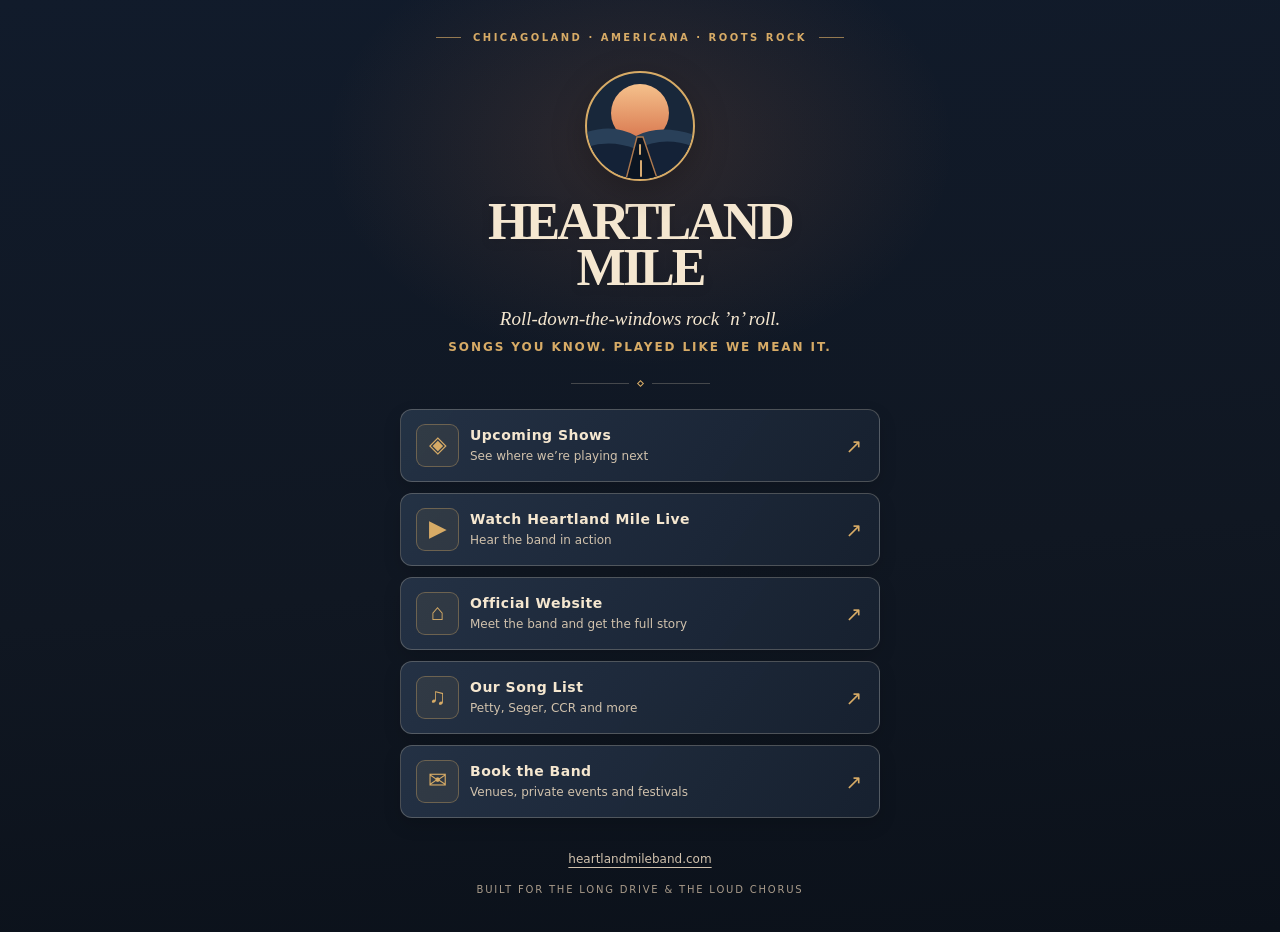
==== links/index.html @ 36a5ae89 "Add mobile-first Heartland Mile link-in-bio page" ====
<!doctype html>
<html lang="en">
<head>
  <meta charset="utf-8">
  <meta name="viewport" content="width=device-width, initial-scale=1">
  <meta name="theme-color" content="#101722">
  <meta name="description" content="The official links for Heartland Mile — Chicagoland Americana and roots rock. Find shows, live video, the band website and booking.">
  <title>Heartland Mile | Shows, Music &amp; Booking</title>
  <link rel="canonical" href="https://heartlandmileband.com/links/">
  <meta property="og:type" content="website">
  <meta property="og:title" content="Heartland Mile | All Our Links">
  <meta property="og:description" content="Roll-down-the-windows rock ’n’ roll from Chicagoland. Shows, live video and booking.">
  <meta property="og:url" content="https://heartlandmileband.com/links/">
  <meta name="color-scheme" content="dark">
  <style>
    :root {
      --ink: #0d1420; --ink2: #162237; --sand: #f5e7d0; --muted: #d1c2ad;
      --sun: #d7ab66; --clay: #d47851; --line: rgba(245,231,208,.23);
    }
    * {box-sizing:border-box}
    html { -webkit-text-size-adjust:100%; }
    body {
      margin:0; min-height:100vh; color:var(--sand); 
      font: 400 16px/1.5 system-ui,-apple-system,BlinkMacSystemFont,"Segoe UI",sans-serif;
      background:
        radial-gradient(ellipse 370px 260px at 50% 145px,rgba(209,125,76,.16),transparent 85%),
        linear-gradient(175deg,#111b2b 0%,#101722 60%,#0b111a 100%);
    }
    body::before {
      content:""; position:fixed;inset:0;pointer-events:none;opacity:.07;z-index:0;
      background-image:radial-gradient(#f5e7d0 .65px,transparent .65px);
      background-size:18px 18px;
    }
    a {color:inherit}
    .page {width:min(100% - 36px,480px);margin:0 auto;padding:30px 0 35px;position:relative;z-index:1}
    .topline {display:flex;align-items:center;justify-content:center;gap:12px;margin:0 0 25px;
      color:var(--sun);font-size:10px;font-weight:800;letter-spacing:.25em;text-transform:uppercase;text-align:center}
    .topline::before,.topline::after{content:"";height:1px;width:25px;background:var(--sun);opacity:.65}
    .emblem {width:112px;height:112px;margin:0 auto 17px;display:block;filter:drop-shadow(0 10px 16px rgba(0,0,0,.25))}
    .identity{text-align:center}
    h1 {font:900 clamp(39px,10vw,52px)/.89 Georgia,"Times New Roman",serif;letter-spacing:-.057em;
      text-transform:uppercase;margin:0 auto 15px;text-shadow:0 2px 12px rgba(0,0,0,.14)}
    h1 span {display:block}
    .tag {font:italic 19px/1.3 Georgia,"Times New Roman",serif;color:var(--sand);margin:0 auto 7px}
    .description {font-size:12px;text-transform:uppercase;letter-spacing:.16em;font-weight:750;
      margin:0;color:var(--sun)}
    .rule {display:flex;align-items:center;justify-content:center;gap:9px;margin:25px 0 23px}
    .rule i {width:5px;height:5px;border:1px solid var(--sun);transform:rotate(45deg)}
    .rule::before,.rule::after{content:"";width:58px;height:1px;background:var(--line)}
    .links {display:grid;gap:11px}
    .link {
      display:grid;grid-template-columns:44px minmax(0,1fr) 20px;align-items:center;gap:10px;
      min-height:73px;padding:12px 15px;border:1px solid var(--line);border-radius:12px;
      background:linear-gradient(125deg,rgba(37,51,70,.96),rgba(23,33,48,.98));
      text-decoration:none;box-shadow:0 7px 18px rgba(0,0,0,.14);
      transition:transform .16s ease,border-color .16s ease,background .16s ease;
    }
    .link:hover,.link:focus-visible {transform:translateY(-2px);border-color:var(--sun);outline:none}
    .link:focus-visible {box-shadow:0 0 0 3px rgba(215,171,102,.3)}
    .link .mark {height:43px;width:43px;display:grid;place-items:center;border:1px solid rgba(215,171,102,.36);
      background:rgba(215,171,102,.08);border-radius:9px;color:var(--sun);font-size:23px;font-family:Georgia,serif}
    .link .copy {min-width:0}
    .link strong {font-size:14px;font-weight:850;display:block;letter-spacing:.035em;line-height:1.25}
    .link small {font-size:12px;color:var(--muted);display:block;line-height:1.3;margin-top:4px}
    .link .arrow {color:var(--sun);font-size:20px;text-align:center}
    .featured {
      display:block;padding:18px 20px;border:1px solid #e3af72;border-radius:12px;
      text-decoration:none;background:
      linear-gradient(135deg,rgba(194,104,60,.95),rgba(124,61,48,.98));
      box-shadow:0 10px 28px rgba(0,0,0,.22);color:#fff4e6;
      transition:transform .16s ease;
    }
    .featured:hover,.featured:focus-visible {transform:translateY(-2px);outline:2px solid #f1d7a8;outline-offset:2px}
    .featured .eyebrow {font-size:10px;font-weight:900;letter-spacing:.18em;text-transform:uppercase;opacity:.9}
    .featured .event {display:flex;justify-content:space-between;align-items:center;gap:16px;margin-top:7px}
    .featured strong {font:800 23px/1.08 Georgia,serif}
    .featured .pill {display:inline-block;border:1px solid rgba(255,244,230,.7);border-radius:99px;
      padding:7px 9px;font-size:10px;font-weight:850;white-space:nowrap;letter-spacing:.06em}
    .featured .detail {margin-top:8px;font-size:12px;opacity:.96}
    .sectionname {font-size:10px;font-weight:900;letter-spacing:.24em;text-transform:uppercase;
      text-align:center;color:var(--sun);margin:20px 0 12px}
    .foot{text-align:center;margin-top:28px}
    .foot a {font-size:12px;color:var(--muted);text-underline-offset:4px}
    .foot .stamp {margin-top:12px;font-size:10px;letter-spacing:.18em;text-transform:uppercase;color:#a99b8a}
    @media(prefers-reduced-motion:reduce){.link,.featured{transition:none}}
    @media(max-width:360px){.page{width:calc(100% - 24px);padding-top:24px}.featured .event{align-items:flex-start;flex-direction:column;gap:9px}h1{font-size:38px}}
  </style>
</head>
<body>
  <main class="page">
    <p class="topline">Chicagoland · Americana · Roots Rock</p>
    <svg class="emblem" viewBox="0 0 112 112" role="img" aria-label="Sunset over the open road" xmlns="http://www.w3.org/2000/svg">
      <defs><clipPath id="circle"><circle cx="56" cy="56" r="53"/></clipPath><linearGradient id="sun" x1="0" y1="0" x2="0" y2="1"><stop stop-color="#f5c18c"/><stop offset="1" stop-color="#d8754d"/></linearGradient></defs>
      <circle cx="56" cy="56" r="54" fill="#18273a" stroke="#d7ab66" stroke-width="2"/>
      <g clip-path="url(#circle)">
        <circle cx="56" cy="43" r="29" fill="url(#sun)"/>
        <path d="M-7 66 Q26 51 52 66 Q78 52 119 68 V118 H-7Z" fill="#294059"/>
        <path d="M-7 81 Q22 67 52 79 Q85 63 119 81 V118 H-7Z" fill="#142237"/>
        <path d="M40 117 53 67 59 67 76 117Z" fill="#0b1522" stroke="#ae794e" stroke-width="1.4"/>
        <path d="M56 75V84M57 91V106" stroke="#edbb7b" stroke-width="1.8" stroke-linecap="round"/>
      </g>
    </svg>
    <header class="identity">
      <h1><span>Heartland</span><span>Mile</span></h1>
      <p class="tag">Roll-down-the-windows rock ’n’ roll.</p>
      <p class="description">Songs you know. Played like we mean it.</p>
    </header>
    <div class="rule" aria-hidden="true"><i></i></div>

    <div class="links">
      <a id="featured-show" class="featured" href="https://life-bar.com/10-24-26-heartland-mile-live-life-bar-arcade/" target="_blank" rel="noopener noreferrer">
        <div class="eyebrow">Next up · Saturday, October 24</div>
        <div class="event"><strong>Live at Life Bar Arcade</strong><span class="pill">SHOW DETAILS ↗</span></div>
        <div class="detail">Schaumburg, IL · 9 PM – Midnight</div>
      </a>
      <a class="link" href="https://heartlandmileband.com/shows.html">
        <span class="mark" aria-hidden="true">◈</span><span class="copy"><strong>Upcoming Shows</strong><small>See where we’re playing next</small></span><span class="arrow" aria-hidden="true">↗</span>
      </a>
      <a class="link" href="https://youtu.be/F6N7L-Ev6R4" target="_blank" rel="noopener noreferrer">
        <span class="mark" aria-hidden="true">▶</span><span class="copy"><strong>Watch Heartland Mile Live</strong><small>Hear the band in action</small></span><span class="arrow" aria-hidden="true">↗</span>
      </a>
      <a class="link" href="https://heartlandmileband.com/">
        <span class="mark" aria-hidden="true">⌂</span><span class="copy"><strong>Official Website</strong><small>Meet the band and get the full story</small></span><span class="arrow" aria-hidden="true">↗</span>
      </a>
      <a class="link" href="https://heartlandmileband.com/song-list.html">
        <span class="mark" aria-hidden="true">♫</span><span class="copy"><strong>Our Song List</strong><small>Petty, Seger, CCR and more</small></span><span class="arrow" aria-hidden="true">↗</span>
      </a>
      <a class="link" href="mailto:seanhef@gmail.com?subject=Heartland%20Mile%20Booking%20Inquiry">
        <span class="mark" aria-hidden="true">✉</span><span class="copy"><strong>Book the Band</strong><small>Venues, private events and festivals</small></span><span class="arrow" aria-hidden="true">↗</span>
      </a>
    </div>
    <!-- Add band-specific Instagram and Facebook links once the official profile URLs are confirmed. -->
    <footer class="foot">
      <a href="https://heartlandmileband.com/">heartlandmileband.com</a>
      <div class="stamp">Built for the long drive &amp; the loud chorus</div>
    </footer>
  </main>
  <script>
    // Keep the featured event accurate after its scheduled end.
    if (Date.now() >= Date.parse('2026-10-25T00:00:00-05:00')) {
      document.getElementById('featured-show')?.remove();
    }
  </script>
</body>
</html>
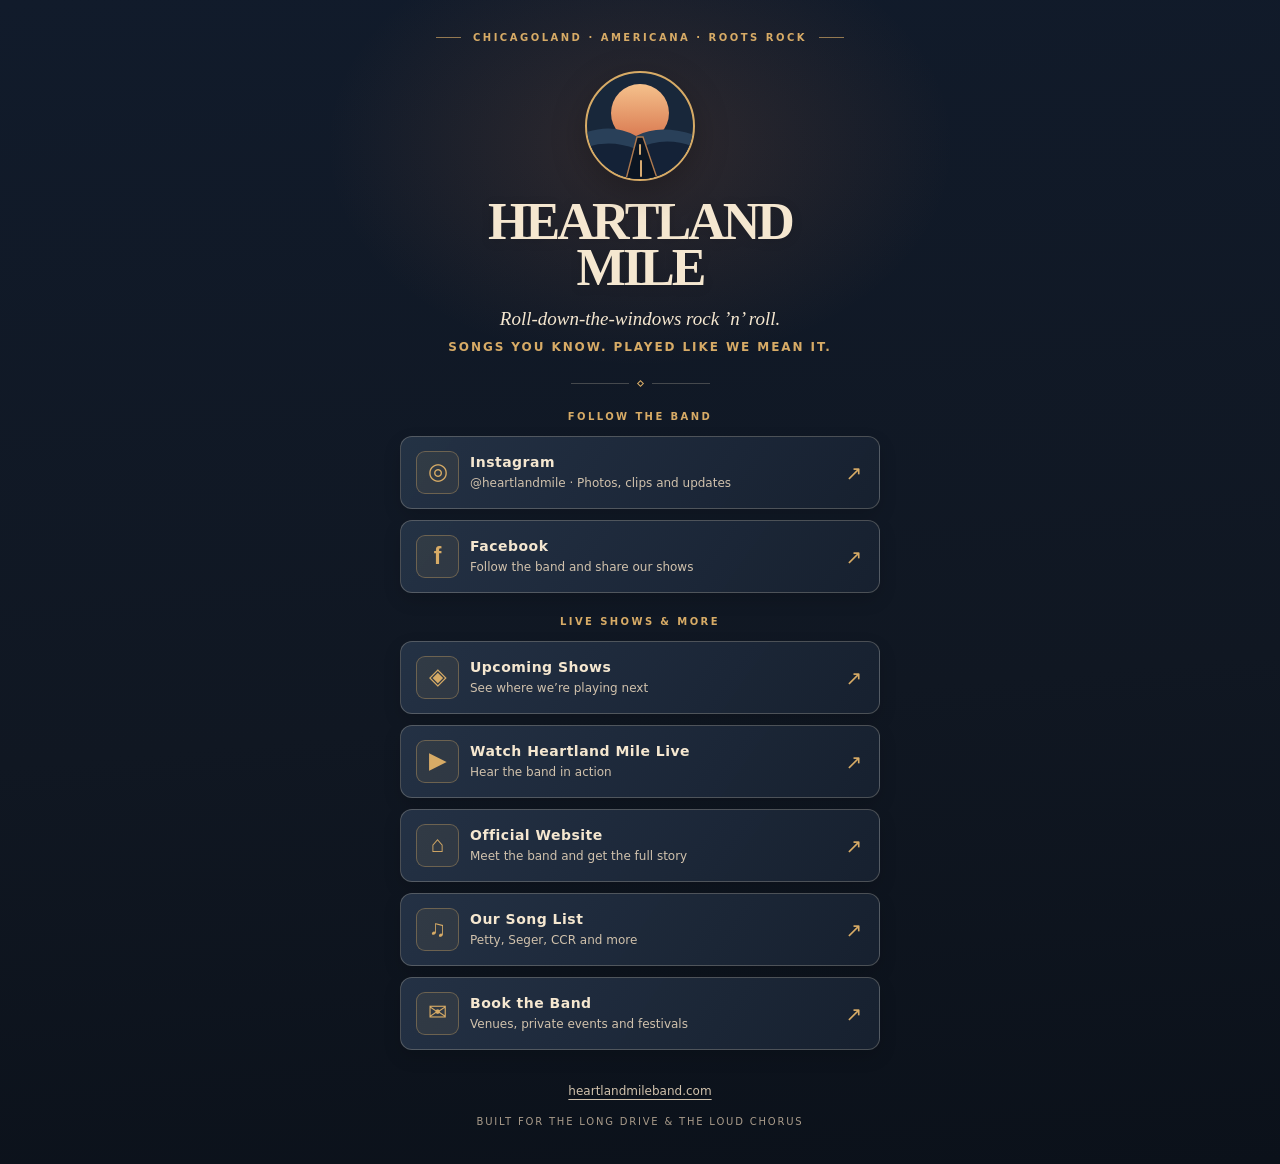
==== commit 8fd1a3c6: "Put Heartland Mile Instagram and Facebook links first on link page" ====
--- a/links/index.html
+++ b/links/index.html
@@ -108,6 +108,14 @@
     <div class="rule" aria-hidden="true"><i></i></div>
 
     <div class="links">
+      <p class="sectionname" style="margin:0 0 1px">Follow the band</p>
+      <a class="link" href="https://www.instagram.com/heartlandmile/" target="_blank" rel="noopener noreferrer" aria-label="Heartland Mile on Instagram">
+        <span class="mark" aria-hidden="true">◎</span><span class="copy"><strong>Instagram</strong><small>@heartlandmile · Photos, clips and updates</small></span><span class="arrow" aria-hidden="true">↗</span>
+      </a>
+      <a class="link" href="https://www.facebook.com/share/1FixLg5MBJ/?mibextid=wwXIfr" target="_blank" rel="noopener noreferrer" aria-label="Heartland Mile on Facebook">
+        <span class="mark" aria-hidden="true" style="font-family:Arial,Helvetica,sans-serif;font-weight:900">f</span><span class="copy"><strong>Facebook</strong><small>Follow the band and share our shows</small></span><span class="arrow" aria-hidden="true">↗</span>
+      </a>
+      <p class="sectionname" style="margin:10px 0 1px">Live shows &amp; more</p>
       <a id="featured-show" class="featured" href="https://life-bar.com/10-24-26-heartland-mile-live-life-bar-arcade/" target="_blank" rel="noopener noreferrer">
         <div class="eyebrow">Next up · Saturday, October 24</div>
         <div class="event"><strong>Live at Life Bar Arcade</strong><span class="pill">SHOW DETAILS ↗</span></div>
@@ -129,7 +137,6 @@
         <span class="mark" aria-hidden="true">✉</span><span class="copy"><strong>Book the Band</strong><small>Venues, private events and festivals</small></span><span class="arrow" aria-hidden="true">↗</span>
       </a>
     </div>
-    <!-- Add band-specific Instagram and Facebook links once the official profile URLs are confirmed. -->
     <footer class="foot">
       <a href="https://heartlandmileband.com/">heartlandmileband.com</a>
       <div class="stamp">Built for the long drive &amp; the loud chorus</div>
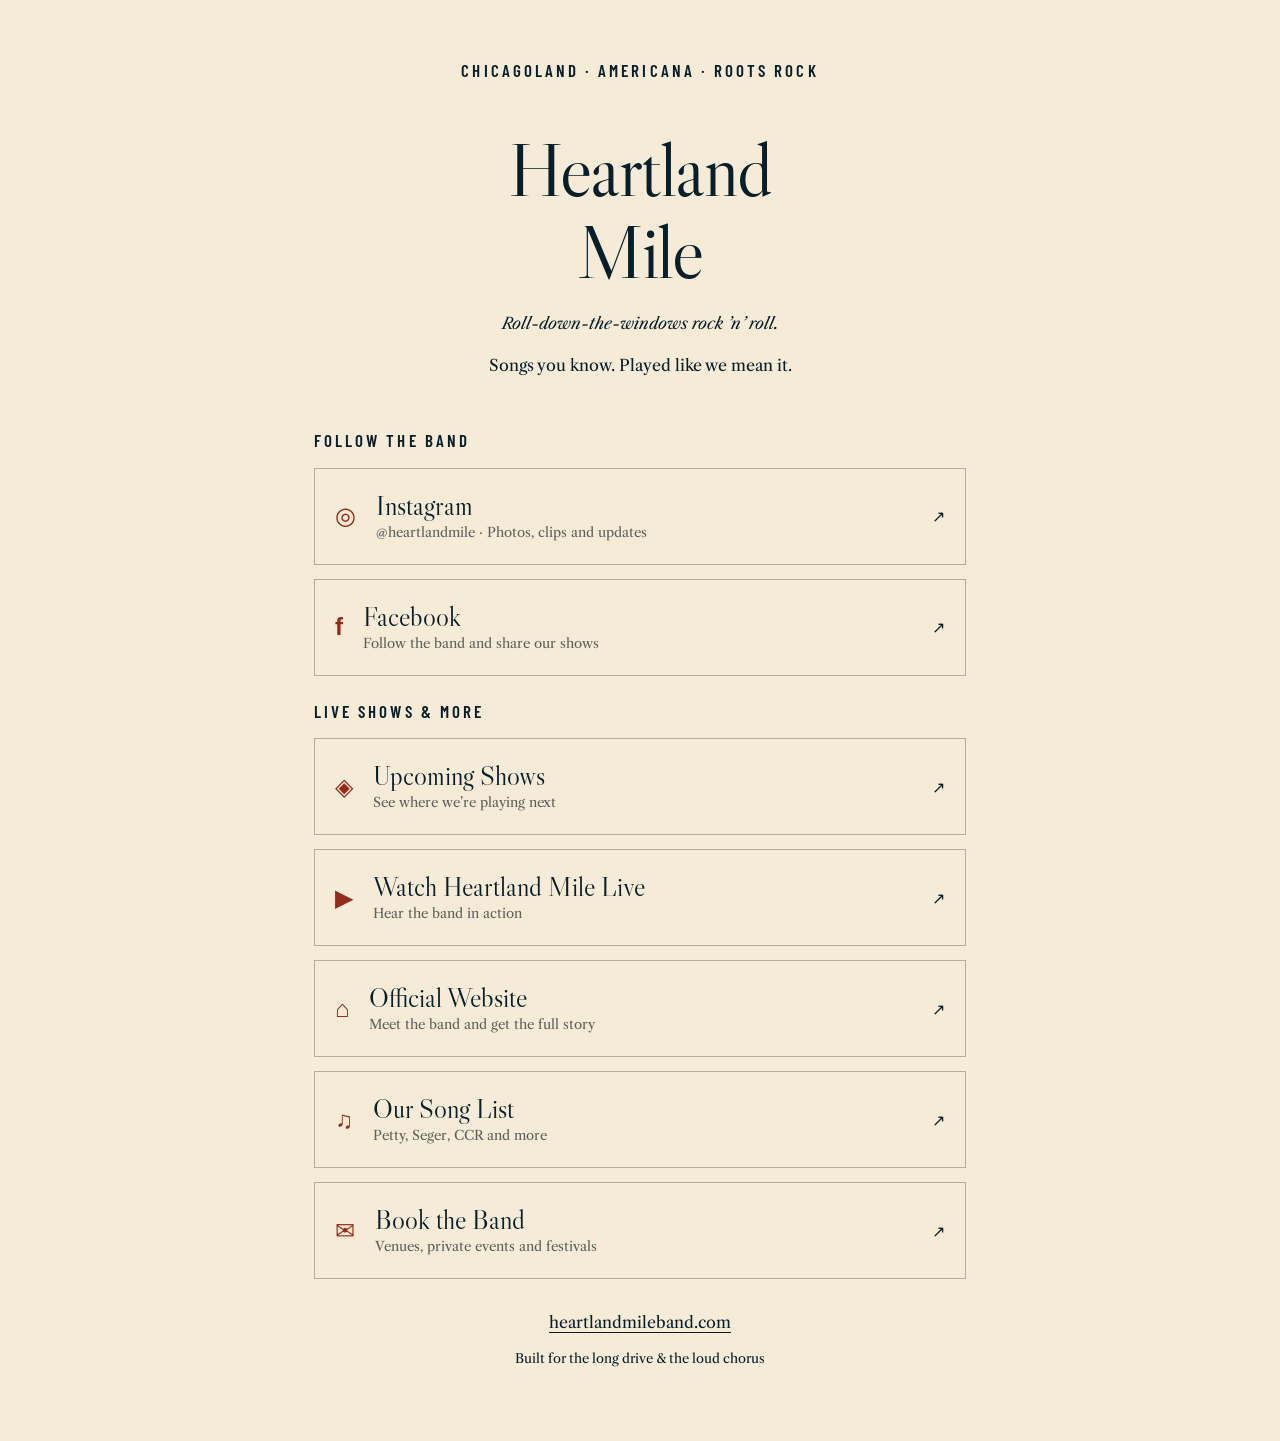
==== commit 82230475: "Match links/index.html to approved homepage design" ====
--- a/links/index.html
+++ b/links/index.html
@@ -11,95 +11,15 @@
   <meta property="og:title" content="Heartland Mile | All Our Links">
   <meta property="og:description" content="Roll-down-the-windows rock ’n’ roll from Chicagoland. Shows, live video and booking.">
   <meta property="og:url" content="https://heartlandmileband.com/links/">
-  <meta name="color-scheme" content="dark">
-  <style>
-    :root {
-      --ink: #0d1420; --ink2: #162237; --sand: #f5e7d0; --muted: #d1c2ad;
-      --sun: #d7ab66; --clay: #d47851; --line: rgba(245,231,208,.23);
-    }
-    * {box-sizing:border-box}
-    html { -webkit-text-size-adjust:100%; }
-    body {
-      margin:0; min-height:100vh; color:var(--sand); 
-      font: 400 16px/1.5 system-ui,-apple-system,BlinkMacSystemFont,"Segoe UI",sans-serif;
-      background:
-        radial-gradient(ellipse 370px 260px at 50% 145px,rgba(209,125,76,.16),transparent 85%),
-        linear-gradient(175deg,#111b2b 0%,#101722 60%,#0b111a 100%);
-    }
-    body::before {
-      content:""; position:fixed;inset:0;pointer-events:none;opacity:.07;z-index:0;
-      background-image:radial-gradient(#f5e7d0 .65px,transparent .65px);
-      background-size:18px 18px;
-    }
-    a {color:inherit}
-    .page {width:min(100% - 36px,480px);margin:0 auto;padding:30px 0 35px;position:relative;z-index:1}
-    .topline {display:flex;align-items:center;justify-content:center;gap:12px;margin:0 0 25px;
-      color:var(--sun);font-size:10px;font-weight:800;letter-spacing:.25em;text-transform:uppercase;text-align:center}
-    .topline::before,.topline::after{content:"";height:1px;width:25px;background:var(--sun);opacity:.65}
-    .emblem {width:112px;height:112px;margin:0 auto 17px;display:block;filter:drop-shadow(0 10px 16px rgba(0,0,0,.25))}
-    .identity{text-align:center}
-    h1 {font:900 clamp(39px,10vw,52px)/.89 Georgia,"Times New Roman",serif;letter-spacing:-.057em;
-      text-transform:uppercase;margin:0 auto 15px;text-shadow:0 2px 12px rgba(0,0,0,.14)}
-    h1 span {display:block}
-    .tag {font:italic 19px/1.3 Georgia,"Times New Roman",serif;color:var(--sand);margin:0 auto 7px}
-    .description {font-size:12px;text-transform:uppercase;letter-spacing:.16em;font-weight:750;
-      margin:0;color:var(--sun)}
-    .rule {display:flex;align-items:center;justify-content:center;gap:9px;margin:25px 0 23px}
-    .rule i {width:5px;height:5px;border:1px solid var(--sun);transform:rotate(45deg)}
-    .rule::before,.rule::after{content:"";width:58px;height:1px;background:var(--line)}
-    .links {display:grid;gap:11px}
-    .link {
-      display:grid;grid-template-columns:44px minmax(0,1fr) 20px;align-items:center;gap:10px;
-      min-height:73px;padding:12px 15px;border:1px solid var(--line);border-radius:12px;
-      background:linear-gradient(125deg,rgba(37,51,70,.96),rgba(23,33,48,.98));
-      text-decoration:none;box-shadow:0 7px 18px rgba(0,0,0,.14);
-      transition:transform .16s ease,border-color .16s ease,background .16s ease;
-    }
-    .link:hover,.link:focus-visible {transform:translateY(-2px);border-color:var(--sun);outline:none}
-    .link:focus-visible {box-shadow:0 0 0 3px rgba(215,171,102,.3)}
-    .link .mark {height:43px;width:43px;display:grid;place-items:center;border:1px solid rgba(215,171,102,.36);
-      background:rgba(215,171,102,.08);border-radius:9px;color:var(--sun);font-size:23px;font-family:Georgia,serif}
-    .link .copy {min-width:0}
-    .link strong {font-size:14px;font-weight:850;display:block;letter-spacing:.035em;line-height:1.25}
-    .link small {font-size:12px;color:var(--muted);display:block;line-height:1.3;margin-top:4px}
-    .link .arrow {color:var(--sun);font-size:20px;text-align:center}
-    .featured {
-      display:block;padding:18px 20px;border:1px solid #e3af72;border-radius:12px;
-      text-decoration:none;background:
-      linear-gradient(135deg,rgba(194,104,60,.95),rgba(124,61,48,.98));
-      box-shadow:0 10px 28px rgba(0,0,0,.22);color:#fff4e6;
-      transition:transform .16s ease;
-    }
-    .featured:hover,.featured:focus-visible {transform:translateY(-2px);outline:2px solid #f1d7a8;outline-offset:2px}
-    .featured .eyebrow {font-size:10px;font-weight:900;letter-spacing:.18em;text-transform:uppercase;opacity:.9}
-    .featured .event {display:flex;justify-content:space-between;align-items:center;gap:16px;margin-top:7px}
-    .featured strong {font:800 23px/1.08 Georgia,serif}
-    .featured .pill {display:inline-block;border:1px solid rgba(255,244,230,.7);border-radius:99px;
-      padding:7px 9px;font-size:10px;font-weight:850;white-space:nowrap;letter-spacing:.06em}
-    .featured .detail {margin-top:8px;font-size:12px;opacity:.96}
-    .sectionname {font-size:10px;font-weight:900;letter-spacing:.24em;text-transform:uppercase;
-      text-align:center;color:var(--sun);margin:20px 0 12px}
-    .foot{text-align:center;margin-top:28px}
-    .foot a {font-size:12px;color:var(--muted);text-underline-offset:4px}
-    .foot .stamp {margin-top:12px;font-size:10px;letter-spacing:.18em;text-transform:uppercase;color:#a99b8a}
-    @media(prefers-reduced-motion:reduce){.link,.featured{transition:none}}
-    @media(max-width:360px){.page{width:calc(100% - 24px);padding-top:24px}.featured .event{align-items:flex-start;flex-direction:column;gap:9px}h1{font-size:38px}}
-  </style>
-</head>
-<body>
+  
+  
+<link rel="preconnect" href="https://fonts.googleapis.com"><link rel="preconnect" href="https://fonts.gstatic.com" crossorigin>
+<link href="https://fonts.googleapis.com/css2?family=Barlow+Condensed:wght@600;700&family=Libre+Caslon+Display&family=Libre+Caslon+Text:ital,wght@0,400;0,700;1,400&display=swap" rel="stylesheet">
+<link rel="stylesheet" href="/site-style.css"></head>
+<body class="links-page">
   <main class="page">
     <p class="topline">Chicagoland · Americana · Roots Rock</p>
-    <svg class="emblem" viewBox="0 0 112 112" role="img" aria-label="Sunset over the open road" xmlns="http://www.w3.org/2000/svg">
-      <defs><clipPath id="circle"><circle cx="56" cy="56" r="53"/></clipPath><linearGradient id="sun" x1="0" y1="0" x2="0" y2="1"><stop stop-color="#f5c18c"/><stop offset="1" stop-color="#d8754d"/></linearGradient></defs>
-      <circle cx="56" cy="56" r="54" fill="#18273a" stroke="#d7ab66" stroke-width="2"/>
-      <g clip-path="url(#circle)">
-        <circle cx="56" cy="43" r="29" fill="url(#sun)"/>
-        <path d="M-7 66 Q26 51 52 66 Q78 52 119 68 V118 H-7Z" fill="#294059"/>
-        <path d="M-7 81 Q22 67 52 79 Q85 63 119 81 V118 H-7Z" fill="#142237"/>
-        <path d="M40 117 53 67 59 67 76 117Z" fill="#0b1522" stroke="#ae794e" stroke-width="1.4"/>
-        <path d="M56 75V84M57 91V106" stroke="#edbb7b" stroke-width="1.8" stroke-linecap="round"/>
-      </g>
-    </svg>
+    
     <header class="identity">
       <h1><span>Heartland</span><span>Mile</span></h1>
       <p class="tag">Roll-down-the-windows rock ’n’ roll.</p>
--- a/site-style.css
+++ b/site-style.css
@@ -0,0 +1 @@
+:root{--cream:#f6ebd7;--navy:#071e2b;--rust:#922b19;--line:#b7ac98;--muted:#5e625e;--text:#071e2b;--gold:#922b19}*{box-sizing:border-box}html{scroll-behavior:smooth}body{margin:0;color:var(--navy);background:var(--cream);font:16px/1.65 'Libre Caslon Text',Georgia,serif}a{color:inherit;text-underline-offset:4px}a:focus-visible,button:focus-visible{outline:3px solid #b7622f;outline-offset:5px}img{max-width:100%;height:auto}header{max-width:1440px;margin:auto;padding:22px 4%;display:flex;align-items:center;justify-content:space-between;gap:24px}header a{text-decoration:none}.brand{font:700 32px/1 'Barlow Condensed',Arial,sans-serif;text-transform:uppercase;white-space:nowrap}nav{display:flex;gap:26px;align-items:center;font:600 20px/1.2 'Barlow Condensed',Arial,sans-serif;text-transform:uppercase}.button,.btn,button{display:inline-flex;align-items:center;justify-content:center;min-height:46px;padding:12px 20px;border:1px solid var(--rust);border-radius:0;background:var(--rust);color:var(--cream);font:600 20px/1.2 'Barlow Condensed',Arial,sans-serif;text-decoration:none;text-transform:uppercase;cursor:pointer}.button:hover,.btn:hover,button:hover{background:#722213}.btn-ghost,.alt{background:transparent;color:var(--rust)}.wrap{width:min(1120px,92%);margin:auto}.hero{padding:58px 0;background:var(--navy);color:var(--cream);border-bottom:8px solid var(--rust)}h1,h2,h3{font-family:'Libre Caslon Display',Georgia,serif;font-weight:400;line-height:1.08;letter-spacing:-.02em}h1{font-size:clamp(44px,6vw,80px);margin:14px 0 24px;max-width:1000px}h2{font-size:clamp(32px,4vw,49px);color:var(--rust);margin:0 0 20px}h3{font-size:30px;color:var(--rust)}.eyebrow,.note,.topline,.sectionname{font:600 17px/1.4 'Barlow Condensed',Arial,sans-serif;letter-spacing:.18em;text-transform:uppercase}.lead,.intro{font-size:20px;max-width:850px}.hero .btn{border-color:var(--cream)}.hero .alt,.hero .btn-ghost{color:var(--cream)}.actions,.toolbar,.links{display:flex;gap:12px;flex-wrap:wrap;margin-top:24px}section{padding:45px 0}.hero section{padding:0}.hero .wrap>p:first-child{margin-top:0}.show-list{display:grid;gap:0}.show-row{display:grid;grid-template-columns:110px 1fr auto;gap:28px;padding:23px 0;border-top:1px solid var(--line);align-items:center}.show-row:last-child{border-bottom:1px solid var(--line)}.show-date{text-align:center;font-family:'Barlow Condensed',Arial,sans-serif}.show-date span{display:block}.month{font-size:19px;text-transform:uppercase;color:var(--rust)}.day{font-size:38px;line-height:1}.year{font-size:17px}.show-info strong{display:block;font:400 29px 'Libre Caslon Display',Georgia,serif}.show-info span{display:block;color:var(--muted)}.show-time{font:700 24px 'Barlow Condensed',Arial,sans-serif}.archive{margin-top:32px}.archive-wrap{display:none;padding-top:35px}.archive-wrap.open{display:block}.artist-grid{display:grid;grid-template-columns:repeat(3,1fr);gap:26px 35px;padding:45px 0}.artist-card{padding:22px 0;border-top:1px solid var(--line)}.artist-card h2{font-size:31px}.artist-card ul{padding-left:20px;margin-bottom:0}.artist-card li{margin:7px 0}.grid{display:grid;grid-template-columns:1fr 1fr;gap:40px;align-items:start}.card{padding:26px;border:1px solid var(--line)}.lineup>div{padding:10px 0;border-bottom:1px solid var(--line)}.lineup strong,.lineup span{display:block}.lineup span,.muted,.photo-caption{color:var(--muted)}.press-photo{display:block;max-width:600px;width:100%}iframe.video{display:block;width:100%;aspect-ratio:16/9;border:0;max-width:1000px}.site-footer{padding:30px 4%;background:var(--navy);color:var(--cream);display:flex;justify-content:space-between;gap:25px;align-items:center}.site-footer nav{font-size:17px;flex-wrap:wrap}.links-page .page{max-width:700px;margin:auto;padding:42px 24px}.links-page .identity{display:block;text-align:center;padding:10px 0}.links-page h1{font-size:76px;margin:18px auto}.links-page h1 span{display:block}.links-page .tag{font-style:italic}.links-page .topline{text-align:center}.links-page .links{display:grid;gap:14px}.links-page .link{display:flex;align-items:center;gap:20px;padding:20px;border:1px solid var(--line);text-decoration:none}.links-page .link:hover{border-color:var(--rust)}.links-page .copy{flex:1}.links-page strong{display:block;font:400 27px 'Libre Caslon Display',Georgia,serif}.links-page small{display:block;color:var(--muted)}.links-page .mark{font-size:24px;color:var(--rust)}.links-page .featured{padding:22px;background:var(--navy);color:var(--cream);text-decoration:none}.links-page .foot{text-align:center;padding:30px 0}.stamp{font-size:13px;margin-top:12px}[hidden]{display:none!important}@media(max-width:800px){header{flex-wrap:wrap}nav{gap:18px;font-size:18px}.artist-grid{grid-template-columns:1fr 1fr}.grid{grid-template-columns:1fr}.site-footer{display:block}.site-footer nav{margin-top:18px}}@media(max-width:550px){header{padding:20px 5%}header nav{width:100%;justify-content:space-between;gap:10px;font-size:17px}.brand{font-size:29px}header .button{font-size:17px;padding:10px}.hero{padding:35px 0}.artist-grid{grid-template-columns:1fr;gap:10px}.show-row{grid-template-columns:65px 1fr;gap:18px}.show-time{grid-column:2}.show-info strong{font-size:26px}.lead,.intro{font-size:17px}.site-footer nav{gap:15px}.links-page h1{font-size:62px}}@media(prefers-reduced-motion:reduce){html{scroll-behavior:auto}}
